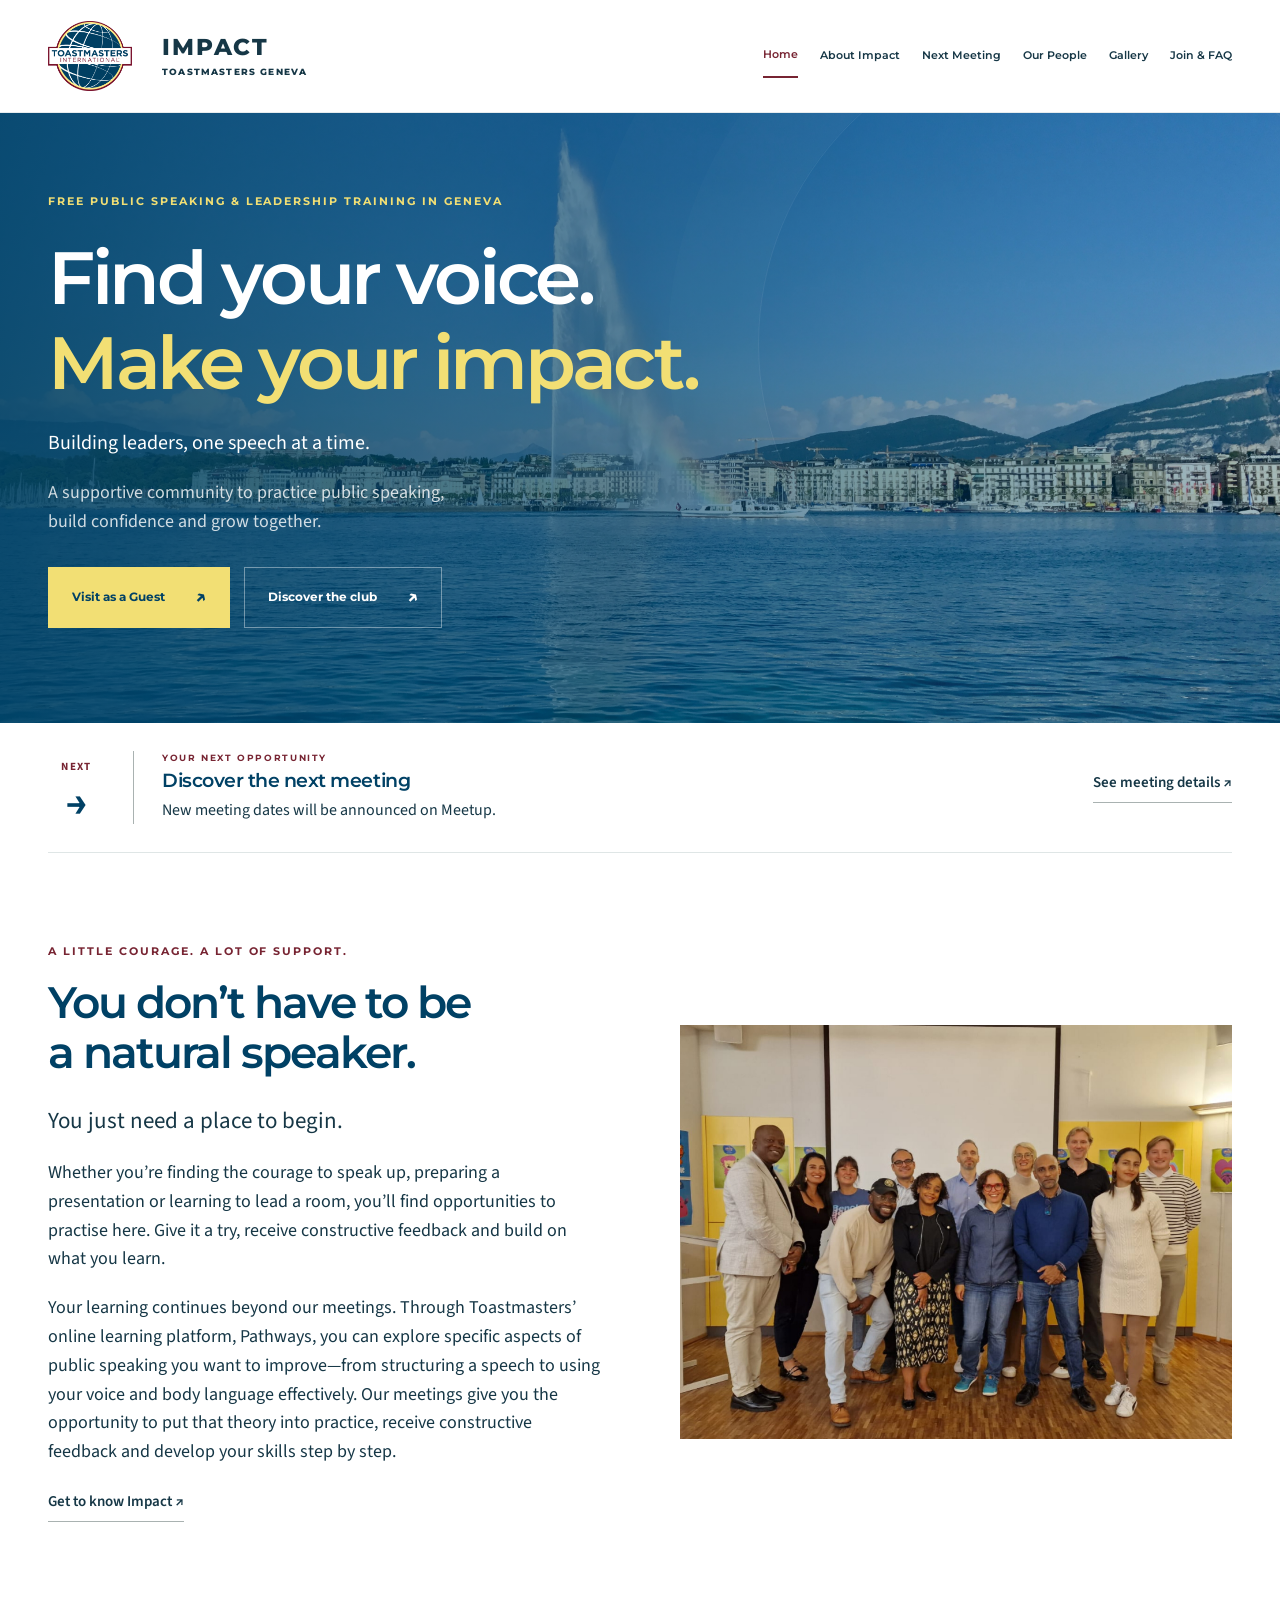
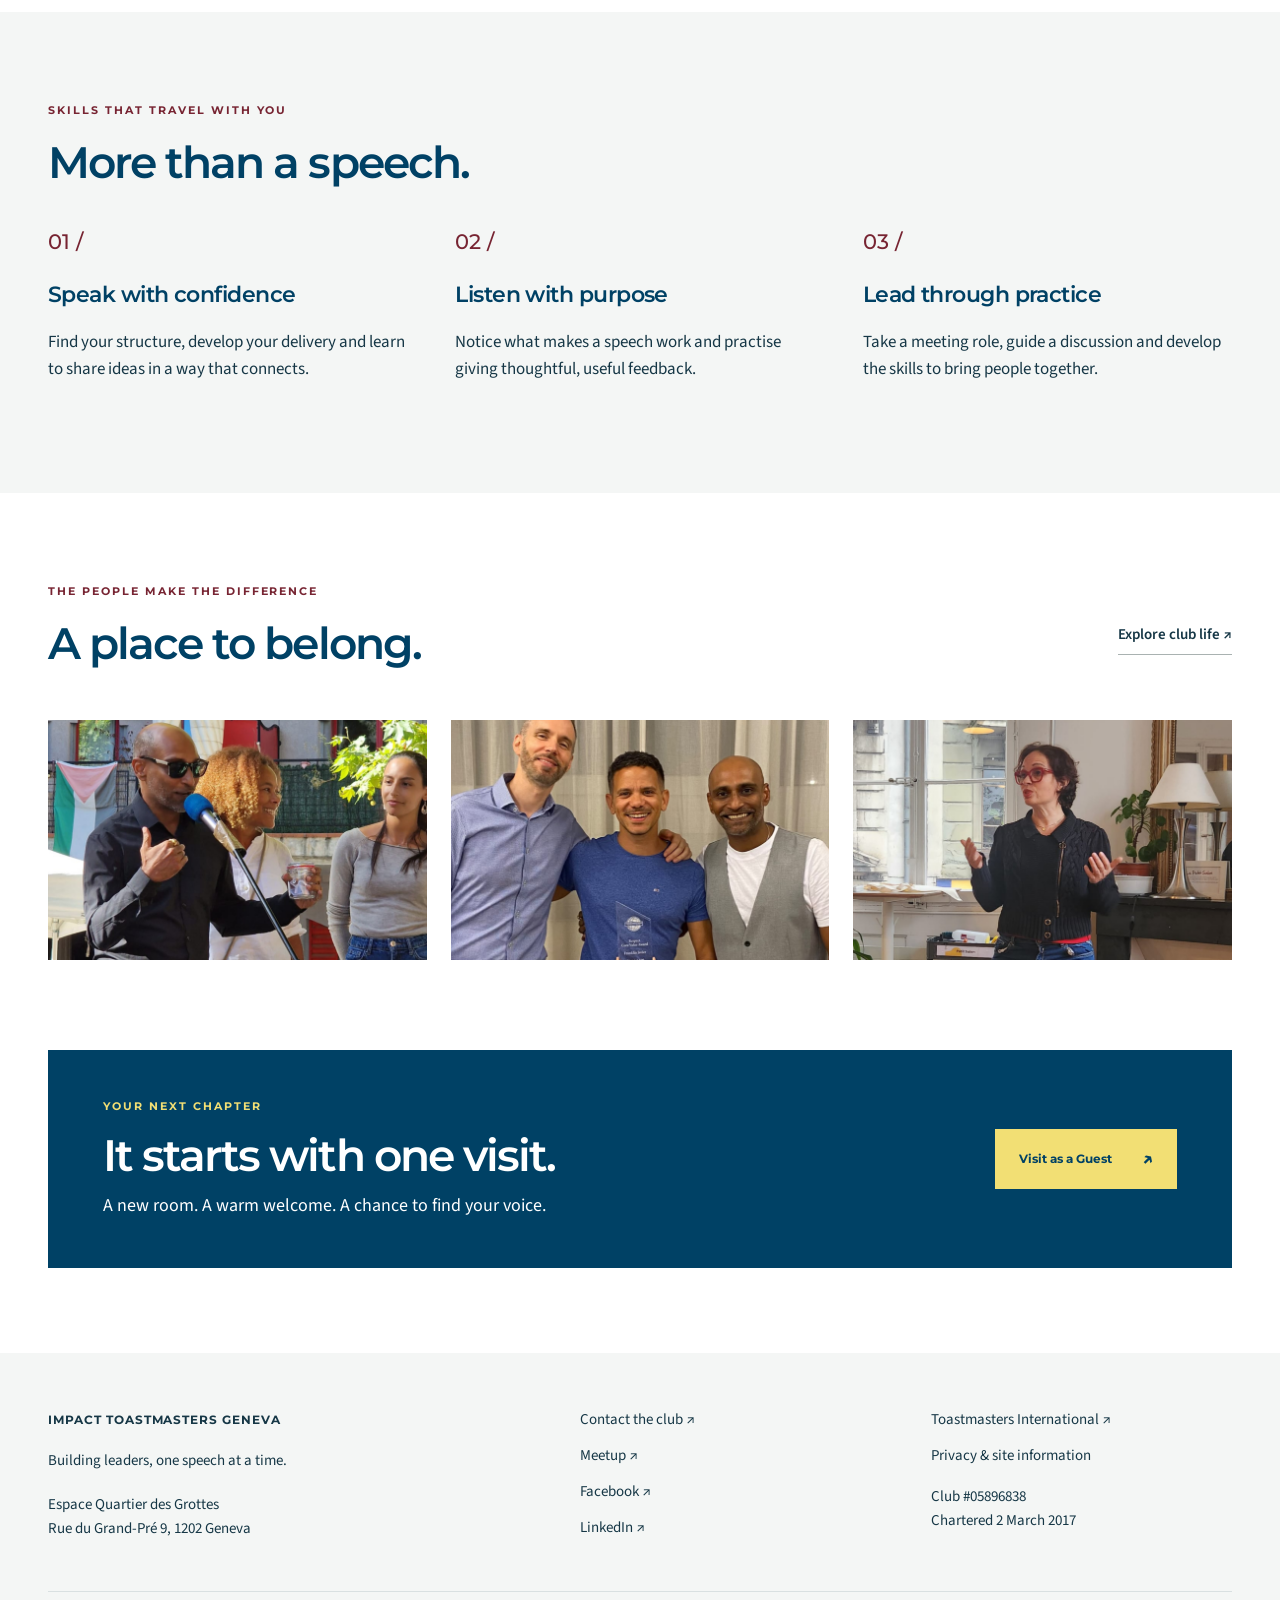
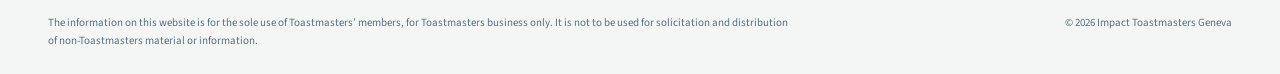
==== index.html @ d16609a9 "Add files via upload" ====
<!doctype html>
<html lang="en">
<head>
<meta charset="UTF-8">
<meta name="viewport" content="width=device-width,initial-scale=1">
<title>Home | Impact Toastmasters Geneva
</title>
<meta name="description" content="Find your voice at Impact Toastmasters Geneva. Discover public speaking, leadership and a welcoming community. Visit our next meeting as a guest.">
<link rel="icon" href="assets/images/toastmasters-logo.png">
<link rel="stylesheet" href="assets/css/style.css">
<script defer src="assets/js/app.js">
</script>
</head>
<body><a class="skip" href="#main">Skip to content</a>
<header>
<div class="wrap nav-wrap"><a class="brand" href="index.html"><img src="assets/images/toastmasters-logo.png" alt="Toastmasters International"><span>IMPACT<span>TOASTMASTERS GENEVA</span></span></a><button class="menu-toggle" aria-expanded="false" aria-controls="navigation">Menu ☰</button>
<nav id="navigation" aria-label="Main navigation"><a href="index.html" aria-current="page">Home</a><a href="about.html">About Impact</a><a href="meetings.html">Next Meeting</a><a href="people.html">Our People</a><a href="gallery.html">Gallery</a><a href="join.html">Join & FAQ</a>
</nav>
</div>
</header>
<main id="main">
<section class="hero">
<div class="wrap hero-inner">
<p class="eyebrow">FREE PUBLIC SPEAKING & LEADERSHIP TRAINING IN GENEVA
</p>
<h1>Find your voice.<br><em>Make your impact.</em>
</h1>
<p>Building leaders, one speech at a time.
</p>
<p class="hero-description">A supportive community to practice public speaking,<br>build confidence and grow together.
</p>
<div class="actions"><a class="button yellow" href="meetings.html">Visit as a Guest <span aria-hidden="true">↗</span></a><a class="button outline" href="about.html">Discover the club <span aria-hidden="true">↗</span></a>
</div>
<div class="hero-placeholder"><span>＋</span> GENEVA PANORAMA · IMAGE PLACEHOLDER
</div>
</div>
</section>
<section class="meeting-strip wrap">
<div class="date-block"><span id="home-month">OCT</span><strong id="home-day">27</strong>
</div>
<div>
<p class="eyebrow">YOUR NEXT OPPORTUNITY
</p>
<h3 id="home-meeting">An evening of speaking & connection
</h3>
<p id="home-details">Tuesday, 27 October · 19:00 · Les Grottes, Geneva
</p>
</div><a class="text-link" href="meetings.html">See meeting details ↗</a>
</section>
<section class="wrap split section">
<div>
<p class="eyebrow">A LITTLE COURAGE. A LOT OF SUPPORT.
</p>
<h2>You don’t have to be<br>a natural speaker.
</h2>
<p class="lead">You just need a place to begin.
</p>
<p>Whether you’re finding the courage to speak up, preparing a presentation or learning to lead a room, you’ll find opportunities to practise here. Give it a try, receive constructive feedback and build on what you learn.
</p>
<p>Your learning continues beyond our meetings. Through Toastmasters’ online learning platform, Pathways, you can explore specific aspects of public speaking you want to improve—from structuring a speech to using your voice and body language effectively. Our meetings give you the opportunity to put that theory into practice, receive constructive feedback and develop your skills step by step.
</p><a class="text-link" href="about.html">Get to know Impact ↗</a>
</div>
<img
  class="club-photo"
  src="assets/images/a-warm-welcome.jpg"
  alt="Impact Toastmasters members welcoming guests at a meeting"
  width="600"
  height="400"
  loading="lazy"
>
</section>
<section class="pale">
<div class="wrap section">
<p class="eyebrow">SKILLS THAT TRAVEL WITH YOU
</p>
<h2>More than a speech.
</h2>
<div class="three">
<article><span class="number">01 /</span>
<h3>Speak with confidence
</h3>
<p>Find your structure, develop your delivery and learn to share ideas in a way that connects.
</p>
</article>
<article><span class="number">02 /</span>
<h3>Listen with purpose
</h3>
<p>Notice what makes a speech work and practise giving thoughtful, useful feedback.
</p>
</article>
<article><span class="number">03 /</span>
<h3>Lead through practice
</h3>
<p>Take a meeting role, guide a discussion and develop the skills to bring people together.
</p>
</article>
</div>
</div>
</section>
<section class="wrap section">
<div class="section-heading">
<div>
<p class="eyebrow">THE PEOPLE MAKE THE DIFFERENCE
</p>
<h2>A place to belong.
</h2>
</div><a class="text-link" href="gallery.html">Explore club life ↗</a>
</div>
<div class="community-grid">
<img
  src="assets/images/threecommunity2.jpg"
  alt="Impact Toastmasters members welcoming guests at a meeting"
  loading="lazy"
>
<img
  src="assets/images/three-community-1.jpg"
  alt="Impact Toastmasters members welcoming guests at a meeting"
  loading="lazy"
>
<img
  src="assets/images/threecommunity3.jpg"
  alt="Impact Toastmasters members welcoming guests at a meeting"
  loading="lazy"
>
</div>
</section>
<section class="cta wrap">
<div>
<p class="eyebrow">YOUR NEXT CHAPTER
</p>
<h2>It starts with one visit.
</h2>
<p>A new room. A warm welcome. A chance to find your voice.
</p>
</div><a class="button yellow" href="meetings.html">Visit as a Guest <span aria-hidden="true">↗</span></a>
</section>
</main>
<footer>
<div class="wrap footer-top">
<div><strong>IMPACT TOASTMASTERS GENEVA</strong>
<p>Building leaders, one speech at a time.
</p>
<p>Espace Quartier des Grottes<br>Rue du Grand-Pré 9, 1202 Geneva
</p>
</div>
<div><a href="join.html#contact">Contact the club ↗</a><a href="https://www.meetup.com/impact-toastmasters-geneva/">Meetup ↗</a><a href="https://www.facebook.com/ImpactToastmasters/">Facebook ↗</a><a href="https://www.linkedin.com/company/impact-toastmasters-geneva/">LinkedIn ↗</a>
</div>
<div><a href="https://www.toastmasters.org/">Toastmasters International ↗</a><a href="privacy.html">Privacy & site information</a>
<p>Club #05896838<br>Chartered 2 March 2017
</p>
</div>
</div>
<div class="wrap legal">
<p>The information on this website is for the sole use of Toastmasters’ members, for Toastmasters business only. It is not to be used for solicitation and distribution of non-Toastmasters material or information.
</p><span>© 2026 Impact Toastmasters Geneva</span>
</div>
</footer>
</body>
</html>
---- assets/css/style.css ----
@font-face  {
  
  font-family: 'Montserrat';
  
  font-style: normal;
  
  font-weight: 400;
  
  font-display: swap;
  
  src: url(../fonts/font-0.ttf) format('truetype');
  

}

@font-face  {
  
  font-family: 'Montserrat';
  
  font-style: normal;
  
  font-weight: 500;
  
  font-display: swap;
  
  src: url(../fonts/font-1.ttf) format('truetype');
  

}

@font-face  {
  
  font-family: 'Montserrat';
  
  font-style: normal;
  
  font-weight: 600;
  
  font-display: swap;
  
  src: url(../fonts/font-2.ttf) format('truetype');
  

}

@font-face  {
  
  font-family: 'Montserrat';
  
  font-style: normal;
  
  font-weight: 700;
  
  font-display: swap;
  
  src: url(../fonts/font-3.ttf) format('truetype');
  

}

@font-face  {
  
  font-family: 'Montserrat';
  
  font-style: normal;
  
  font-weight: 800;
  
  font-display: swap;
  
  src: url(../fonts/font-4.ttf) format('truetype');
  

}

@font-face  {
  
  font-family: 'Source Sans 3';
  
  font-style: normal;
  
  font-weight: 400;
  
  font-display: swap;
  
  src: url(../fonts/font-5.ttf) format('truetype');
  

}

@font-face  {
  
  font-family: 'Source Sans 3';
  
  font-style: normal;
  
  font-weight: 500;
  
  font-display: swap;
  
  src: url(../fonts/font-6.ttf) format('truetype');
  

}

@font-face  {
  
  font-family: 'Source Sans 3';
  
  font-style: normal;
  
  font-weight: 600;
  
  font-display: swap;
  
  src: url(../fonts/font-7.ttf) format('truetype');
  

}

@font-face  {
  
  font-family: 'Source Sans 3';
  
  font-style: normal;
  
  font-weight: 700;
  
  font-display: swap;
  
  src: url(../fonts/font-8.ttf) format('truetype');
  

}


:root {
  --blue:#004165;
  --maroon:#772432;
  --yellow:#f2df74;
  --gray:#a9b2b1;
  --pale:#f4f6f5;
  --ink:#163746
}
* {
  box-sizing:border-box
}
html {
  scroll-behavior:smooth
}
body {
  margin:0;
  color:var(--ink);
  font:18px/1.6 'Source Sans 3','Segoe UI',Arial,sans-serif
}
h1,h2,h3,.eyebrow,.brand,.button,nav,.filters {
  font-family:Montserrat,Arial,sans-serif
}
h1,h2,h3 {
  color:var(--blue);
  line-height:1.15;
  letter-spacing:-.045em
}
h1 {
  font-size:clamp(40px,5.2vw,72px);
  font-weight:600;
  margin:22px 0
}
h2 {
  font-size:clamp(30px,3.4vw,46px);
  font-weight:600;
  margin:10px 0 26px
}
h3 {
  font-size:22px;
  letter-spacing:-.025em;
  font-weight:600
}
p {
  margin:0 0 20px
}
a {
  color:inherit;
  text-underline-offset:5px
}
button,a {
  -webkit-tap-highlight-color:transparent
}
a:focus-visible,button:focus-visible,summary:focus-visible {
  outline:3px solid var(--maroon);
  outline-offset:5px
}
button {
  cursor:pointer
}
.wrap {
  width:min(1200px,calc(100% - 96px));
  margin:auto
}
.section {
  padding-top:90px;
  padding-bottom:90px
}
.top-zero {
  padding-top:0
}
.compact {
  padding-top:50px;
  padding-bottom:15px
}
.eyebrow {
  font-size:11px;
  letter-spacing:.18em;
  font-weight:700;
  color:var(--maroon);
  margin-bottom:18px
}
.lead {
  font-size:23px;
  line-height:1.5;
  max-width:760px
}
.small {
  font-size:15px;
  line-height:1.5;
  color:#4d636d
}
.split {
  display:grid;
  grid-template-columns:1fr 1fr;
  gap:80px;
  align-items:center
}
.three,.four {
  display:grid;
  grid-template-columns:repeat(3,1fr);
  gap:38px
}
.four {
  grid-template-columns:repeat(4,1fr);
  gap:30px
}
.three article p,.four article p {
  font-size:17px
}
.number {
  color:var(--maroon);
  font:500 21px Montserrat,Arial;
  display:block;
  margin:15px 0 28px
}
.pale {
  background:var(--pale)
}
.button {
  display:inline-flex;
  align-items:center;
  justify-content:space-between;
  gap:30px;
  text-decoration:none;
  background:var(--blue);
  color:white;
  padding:16px 23px;
  font-size:12px;
  font-weight:700;
  line-height:1.4;
  border:1px solid transparent;
  transition:transform .18s,background .18s
}
.button:hover {
  transform:translateY(-2px);
  background:var(--maroon)
}
.button span {
  font-size:19px
}
.yellow {
  background:var(--yellow);
  color:var(--blue)
}
.yellow:hover {
  background:#fff;
  color:var(--blue)
}
.outline {
  border:1px solid #ffffff65;
  background:transparent
}
.text-link {
  font-size:15px;
  font-weight:600;
  text-decoration:none;
  border-bottom:1px solid var(--gray);
  padding-bottom:7px;
  display:inline-block
}
.actions {
  display:flex;
  gap:14px;
  flex-wrap:wrap
}
.skip {
  position:fixed;
  left:15px;
  top:-100px;
  z-index:10;
  background:white;
  padding:12px
}
.skip:focus {
  top:10px
}
header {
  border-bottom:1px solid #e7ecee;
  background:#fff
}
.nav-wrap {
  display:flex;
  align-items:center;
  justify-content:space-between;
  min-height:112px;
  gap:35px
}
.brand {
  display:flex;
  align-items:center;
  gap:30px;
  text-decoration:none;
  font-weight:800;
  letter-spacing:.08em;
  font-size:23px;
  line-height:1.2;
  flex-shrink:0
}
.brand img {
  width:84px;
  height:auto;
  margin:12px 0;
  object-fit:contain
}
.brand>span>span {
  display:block;
  font-size:9px;
  letter-spacing:.13em;
  margin-top:6px
}
nav {
  display:flex;
  gap:22px;
  align-items:center
}
nav a {
  font-size:11px;
  font-weight:600;
  text-decoration:none;
  white-space:nowrap;
  padding:12px 0
}
nav a[aria-current] {
  color:var(--maroon);
  border-bottom:2px solid var(--maroon)
}
.menu-toggle {
  display:none
}
.hero {
  background:var(--blue);
  color:#fff;
  position:relative;
  overflow:hidden
}
.hero:after {
  content:'';
  width:620px;
  height:620px;
  border:1px solid #ffffff12;
  position:absolute;
  right:-100px;
  top:-80px;
  border-radius:50%;
  box-shadow:0 0 0 90px #ffffff03,0 0 0 180px #ffffff03;
  pointer-events:none
}
.hero-inner {
  position:relative;
  padding-top:80px;
  padding-bottom:90px;
  min-height:610px;
  z-index:1
}
.hero .eyebrow {
  color:var(--yellow)
}
.hero h1 {
  color:#fff;
  font-size:clamp(43px,5.8vw,80px);
  margin-top:24px
}
.hero h1 em {
  color:var(--yellow);
  font-style:normal
}
.hero p {
  font-size:20px
}
.hero p.eyebrow {
  font-size:11px
}
.hero .hero-description {
  font-size:18px;
  opacity:.8;
  line-height:1.6;
  margin-bottom:30px
}
.hero-placeholder {
  position:absolute;
  bottom:35px;
  right:0;
  display:flex;
  align-items:center;
  gap:12px;
  font-size:9px;
  letter-spacing:.17em;
  opacity:.55
}
.hero-placeholder span {
  font-size:24px
}
.meeting-strip {
  display:flex;
  align-items:center;
  gap:28px;
  padding:28px 0;
  border-bottom:1px solid #dfe6e6
}
.meeting-strip .text-link {
  margin-left:auto;
  white-space:nowrap
}
.meeting-strip h3 {
  font-size:19px;
  margin:4px 0 6px
}
.meeting-strip p {
  font-size:16px;
  margin:0
}
.meeting-strip .eyebrow {
  font-size:9px;
  margin:0 0 5px
}
.date-block {
  border-right:1px solid var(--gray);
  padding:0 28px 0 0;
  text-align:center;
  min-width:86px
}
.date-block span {
  font-size:11px;
  font-weight:700;
  letter-spacing:.13em;
  color:var(--maroon)
}
.date-block strong {
  display:block;
  font:600 40px/1.1 Montserrat;
  color:var(--blue)
}
.photo {
  min-height:235px;
  background:#e8edee;
  border:1px solid #d6dfe0;
  display:flex;
  flex-direction:column;
  align-items:center;
  justify-content:center;
  gap:10px;
  text-align:center;
  padding:25px;
  color:#4e6b7a;
  position:relative
}
.photo:before,.photo:after {
  content:'';
  position:absolute;
  width:22px;
  height:22px;
  border-color:#a9b2b1
}
.photo:before {
  top:15px;
  left:15px;
  border-top:1px solid;
  border-left:1px solid
}
.photo:after {
  bottom:15px;
  right:15px;
  border-bottom:1px solid;
  border-right:1px solid
}
.photo-mark {
  border:1px solid #a9b2b1;
  border-radius:50%;
  width:40px;
  height:40px;
  line-height:37px;
  font-size:25px;
  color:#66818e
}
.photo>span:not(.photo-mark) {
  font-size:16px
}
.photo small {
  font-size:9px;
  letter-spacing:.18em;
  opacity:.8
}
.photo.tall {
  min-height:390px
}
.photo.wide {
  min-height:370px
}
.portrait {
  min-height:290px
}
.section-heading {
  display:flex;
  align-items:center;
  justify-content:space-between;
  gap:30px;
  margin-bottom:25px
}
.cta {
  background:var(--blue);
  padding:48px 55px;
  display:flex;
  align-items:center;
  justify-content:space-between;
  gap:35px;
  margin-bottom:85px;
  color:white
}
.cta h2 {
  color:white;
  margin-bottom:10px
}
.cta p {
  margin-bottom:0
}
.cta .eyebrow {
  color:var(--yellow);
  margin-bottom:16px
}
.cta .button {
  flex-shrink:0
}
footer {
  background:#f4f6f5;
  padding:55px 0 25px;
  font-size:15px
}
.footer-top {
  display:grid;
  grid-template-columns:1.6fr 1fr 1fr;
  gap:50px
}
.footer-top strong {
  font:700 12px Montserrat;
  letter-spacing:.08em
}
.footer-top p {
  margin-top:17px
}
.footer-top a {
  display:block;
  margin-bottom:12px;
  text-decoration:none
}
.legal {
  border-top:1px solid #d9e0e1;
  margin-top:30px;
  padding-top:22px;
  display:flex;
  gap:70px;
  justify-content:space-between;
  font-size:11px;
  color:#58707c
}
.legal p {
  max-width:750px;
  margin:0
}
.legal span {
  white-space:nowrap
}
.page-intro {
  padding-top:70px;
  padding-bottom:65px
}
.page-intro .lead {
  font-size:21px;
  color:#526976
}
.quote-panel {
  background:var(--maroon);
  color:#fff;
  padding:60px
}
.quote-panel>span {
  font:80px Georgia;
  color:var(--yellow);
  line-height:1
}
.quote-panel h3 {
  color:white;
  font-size:35px;
  line-height:1.3
}
.quote-panel p {
  font-size:10px;
  letter-spacing:.13em
}
.meeting-layout {
  display:grid;
  grid-template-columns:1.5fr 1fr;
  gap:60px;
  align-items:start
}
.event-card {
  background:var(--blue);
  color:white;
  padding:40px
}
.event-card .eyebrow {
  color:var(--yellow)
}
.event-card h2 {
  color:white;
  margin-top:15px
}
.event-card dl {
  display:grid;
  grid-template-columns:100px 1fr;
  gap:14px;
  margin:30px 0
}
.event-card dt {
  color:#fff9;
  font-size:15px
}
.event-card dd {
  margin:0
}
.event-card .small {
  color:#fffc
}
.venue {
  background:var(--pale);
  padding:30px;
  margin-bottom:30px
}
.venue .button {
  font-size:11px;
  padding:14px 17px
}
.venue .small {
  margin:20px 0 0
}
.venue hr {
  border:0;
  border-top:1px solid #d4dddf;
  margin:25px 0
}
.agenda {
  list-style:none;
  padding:0;
  counter-reset:agenda
}
.agenda li {
  counter-increment:agenda;
  border-top:1px solid #dce4e5;
  padding:20px 0 20px 38px;
  position:relative
}
.agenda li:before {
  content:counter(agenda);
  position:absolute;
  left:0;
  color:var(--maroon)
}
.agenda strong,.agenda span {
  display:block
}
.agenda span {
  font-size:16px;
  color:#58707c
}
.event-row {
  display:flex;
  gap:25px;
  align-items:center;
  border-top:1px solid #d7e0e2;
  padding:22px 0
}
.event-row strong {
  min-width:150px
}
.event-row a {
  margin-left:auto
}
.filters {
  display:flex;
  gap:10px;
  flex-wrap:wrap;
  margin-bottom:24px
}
.filters button {
  border:1px solid #d5dfe2;
  background:#fff;
  color:var(--blue);
  padding:12px 19px;
  font:600 12px Montserrat
}
.filters button[aria-pressed=true] {
  background:var(--blue);
  color:#fff;
  border-color:var(--blue)
}
.gallery-grid {
  display:grid;
  grid-template-columns:repeat(3,1fr);
  gap:35px 25px
}
.gallery-grid figure {
  margin:0
}
.gallery-grid figure[hidden] {
  display:none
}
.gallery-grid figcaption {
  padding-top:17px
}
.gallery-grid figcaption span {
  color:var(--maroon);
  font-size:10px;
  letter-spacing:.1em;
  text-transform:uppercase
}
.gallery-grid h3 {
  font-size:18px;
  margin:7px 0
}
.faq-layout {
  display:grid;
  grid-template-columns:1fr 1.4fr;
  gap:80px
}
details {
  border-top:1px solid #ccd7da;
  padding:20px 0
}
details:last-child {
  border-bottom:1px solid #ccd7da
}
summary {
  cursor:pointer;
  font-weight:600;
  list-style:none;
  padding-right:30px;
  position:relative
}
summary:after {
  content:'+';
  position:absolute;
  right:3px;
  font-size:24px;
  top:-5px;
  color:var(--maroon)
}
details[open] summary:after {
  content:'−'
}
details p {
  padding-top:16px;
  margin:0;
  color:#4d636d;
  font-size:17px
}
.contact-panel {
  border-left:4px solid var(--yellow);
  padding:30px 40px;
  background:var(--pale)
}
.prose {
  max-width:850px
}
.prose h2 {
  font-size:28px;
  margin-top:40px
}
.people:empty {
  display:none
}
.committee article {
  text-align:center;
}
.committee h3 {
  margin:16px 0 0;
  text-align:center;
}

@media(min-width:1500px) {  .hero-inner {
  min-height:660px;
  padding-top:100px
}

}
@media(max-width:1100px) {
  .wrap {
  width:calc(100% - 64px)
}
.brand {
  gap:23px;
  font-size:20px
}
nav {
  gap:14px
}
nav a {
  font-size:10px
}
.split {
  gap:45px
}
.four {
  grid-template-columns:repeat(2,1fr)
}
.meeting-layout {
  gap:30px
}
.hero-placeholder {
  bottom:24px
}

}
@media(max-width:850px) {
  .nav-wrap {
  min-height:100px;
  flex-wrap:wrap;
  gap:0
}
.menu-toggle {
  display:block;
  border:1px solid #d3dfe3;
  background:#fff;
  padding:10px;
  color:var(--blue)
}
nav {
  display:none;
  width:100%;
  flex-wrap:wrap;
  padding:12px 0 22px;
  gap:20px
}
nav.open {
  display:flex
}
nav a {
  font-size:12px
}
.split,.meeting-layout,.faq-layout {
  grid-template-columns:1fr;
  gap:35px
}
.three,.gallery-grid {
  grid-template-columns:repeat(2,1fr)
}
.three article:last-child {
  grid-column:auto
}
.hero-inner {
  min-height:590px
}
.meeting-strip {
  gap:20px;
  flex-wrap:wrap
}
.meeting-strip .text-link {
  margin-left:106px
}
.cta {
  padding:40px;
  align-items:flex-start;
  flex-direction:column
}
.footer-top {
  grid-template-columns:1fr 1fr
}
.footer-top>div:first-child {
  grid-column:1/-1
}
.legal {
  flex-direction:column;
  gap:20px
}
.photo.tall {
  min-height:320px
}
.section {
  padding-top:65px;
  padding-bottom:65px
}
.top-zero {
  padding-top:0
}
.page-intro {
  padding:55px 0
}
.event-card {
  padding:30px
}
.faq-layout {
  gap:15px
}

}
@media(max-width:540px) {
  .wrap {
  width:calc(100% - 40px)
}
.brand img {
  width:74px
}
.brand {
  font-size:18px;
  gap:20px
}
.brand>span>span {
  font-size:8px
}
.hero-inner {
  padding-top:55px;
  padding-bottom:85px;
  min-height:590px
}
.hero h1 {
  font-size:43px
}
.hero .eyebrow {
  font-size:9px
}
.hero-description br {
  display:none
}
.hero-placeholder {
  left:0;
  right:auto;
  font-size:8px
}
.actions {
  gap:10px
}
.button {
  padding:15px 17px;
  gap:20px;
  font-size:11px
}
.meeting-strip h3 {
  font-size:16px
}
.meeting-strip>div:nth-child(2) {
  flex:1
}
.meeting-strip .text-link {
  margin-left:0
}
.date-block {
  padding-right:20px;
  min-width:65px
}
.three,.four,.gallery-grid {
  grid-template-columns:1fr;
  gap:30px
}
.section-heading {
  align-items:flex-start;
  flex-direction:column;
  gap:0
}
.section-heading .text-link {
  margin-bottom:25px
}
.cta {
  width:100%;
  margin-bottom:0;
  padding:45px 25px
}
.footer-top {
  gap:25px;
  grid-template-columns:1fr
}
.footer-top>div:first-child {
  grid-column:auto
}
.photo.wide {
  min-height:250px
}
.page-intro h1 {
  font-size:39px
}
.lead {
  font-size:21px
}
.event-card dl {
  grid-template-columns:75px 1fr;
  font-size:16px
}
.event-row {
  flex-wrap:wrap;
  gap:8px
}
.event-row a {
  margin-left:0;
  flex-basis:100%
}
.event-row span {
  font-size:15px
}
.quote-panel {
  padding:35px
}
.filters {
  gap:7px
}
.filters button {
  padding:10px;
  font-size:10px
}
.footer-top p {
  margin-bottom:10px
}
.contact-panel {
  padding:25px
}
.legal span {
  white-space:normal
}

}
@media(prefers-reduced-motion:reduce) {
  html {
  scroll-behavior:auto
}
* {
  transition:none!important
}

}


#achievements .number {
  font-size:13px;
  letter-spacing:.06em
}
#achievements article {
  border-top:2px solid var(--yellow);
  padding-top:10px
}
#achievements .achievement-note {
  margin-top:35px;
  margin-bottom:0
}


/* Committee: President centred above six officer roles. */
.committee>article:first-child {
  grid-column:1/-1;
  width:calc((100% - 76px)/3);
  justify-self:center
}

@media(max-width:850px) {
  .committee>article:first-child {
  width:calc((100% - 38px)/2)
}

}

@media(max-width:540px) {
  .committee>article:first-child {
  width:100%
}

}

.hero {
  background-image: linear-gradient(90deg, rgba(0,65,101,.9), rgba(0,65,101,.35)), url('../images/geneva-panorama.jpg');
  background-size: cover;
  background-position: center;
}
.hero-placeholder { display: none; }

/* Standard club and gallery photographs */
.club-photo {
  display: block;
  width: 100%;
  height: auto;
  aspect-ratio: 4 / 3;
  object-fit: cover;
  object-position: center center;
}

/* Wide community photograph */
.community-photo {
  aspect-ratio: 3 / 1;
}

/* Officer portraits */
.officer-photo {
  aspect-ratio: 4 / 5;
  object-position: center top;
}

/* Show the full flyer without cropping its text */
.meeting-flyer {
  display: block;
  width: 100%;
  height: auto;
}

.community-grid {
  display: grid;
  grid-template-columns: repeat(3, minmax(0, 1fr));
  gap: 24px;
  width: 100%;
  max-width: 1200px;
  margin-inline: auto;
}

.community-grid img {
  display: block;
  width: 100%;
  min-width: 0;
  height: 240px;
  object-fit: cover;
  object-position: center;
}

/* Stack the photos on mobile */
@media (max-width: 700px) {
  .community-grid {
    grid-template-columns: 1fr;
  }
}
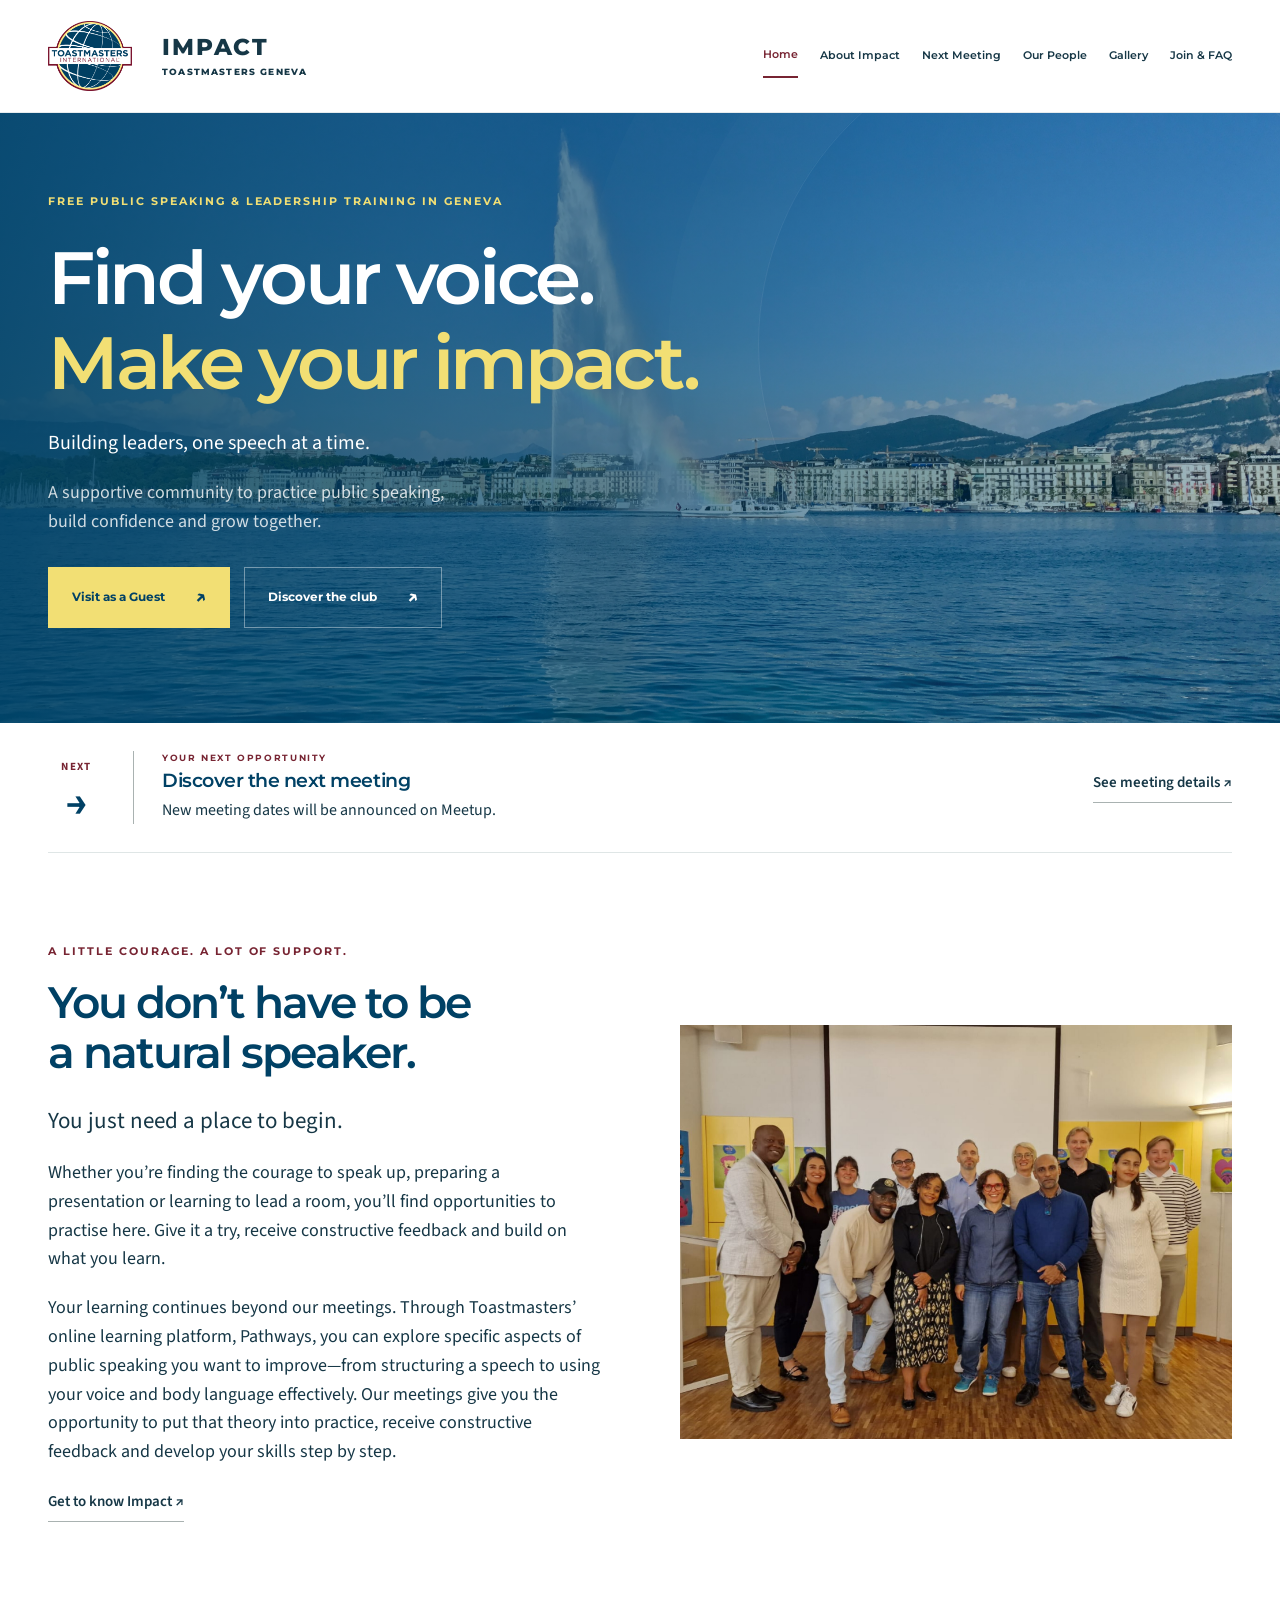
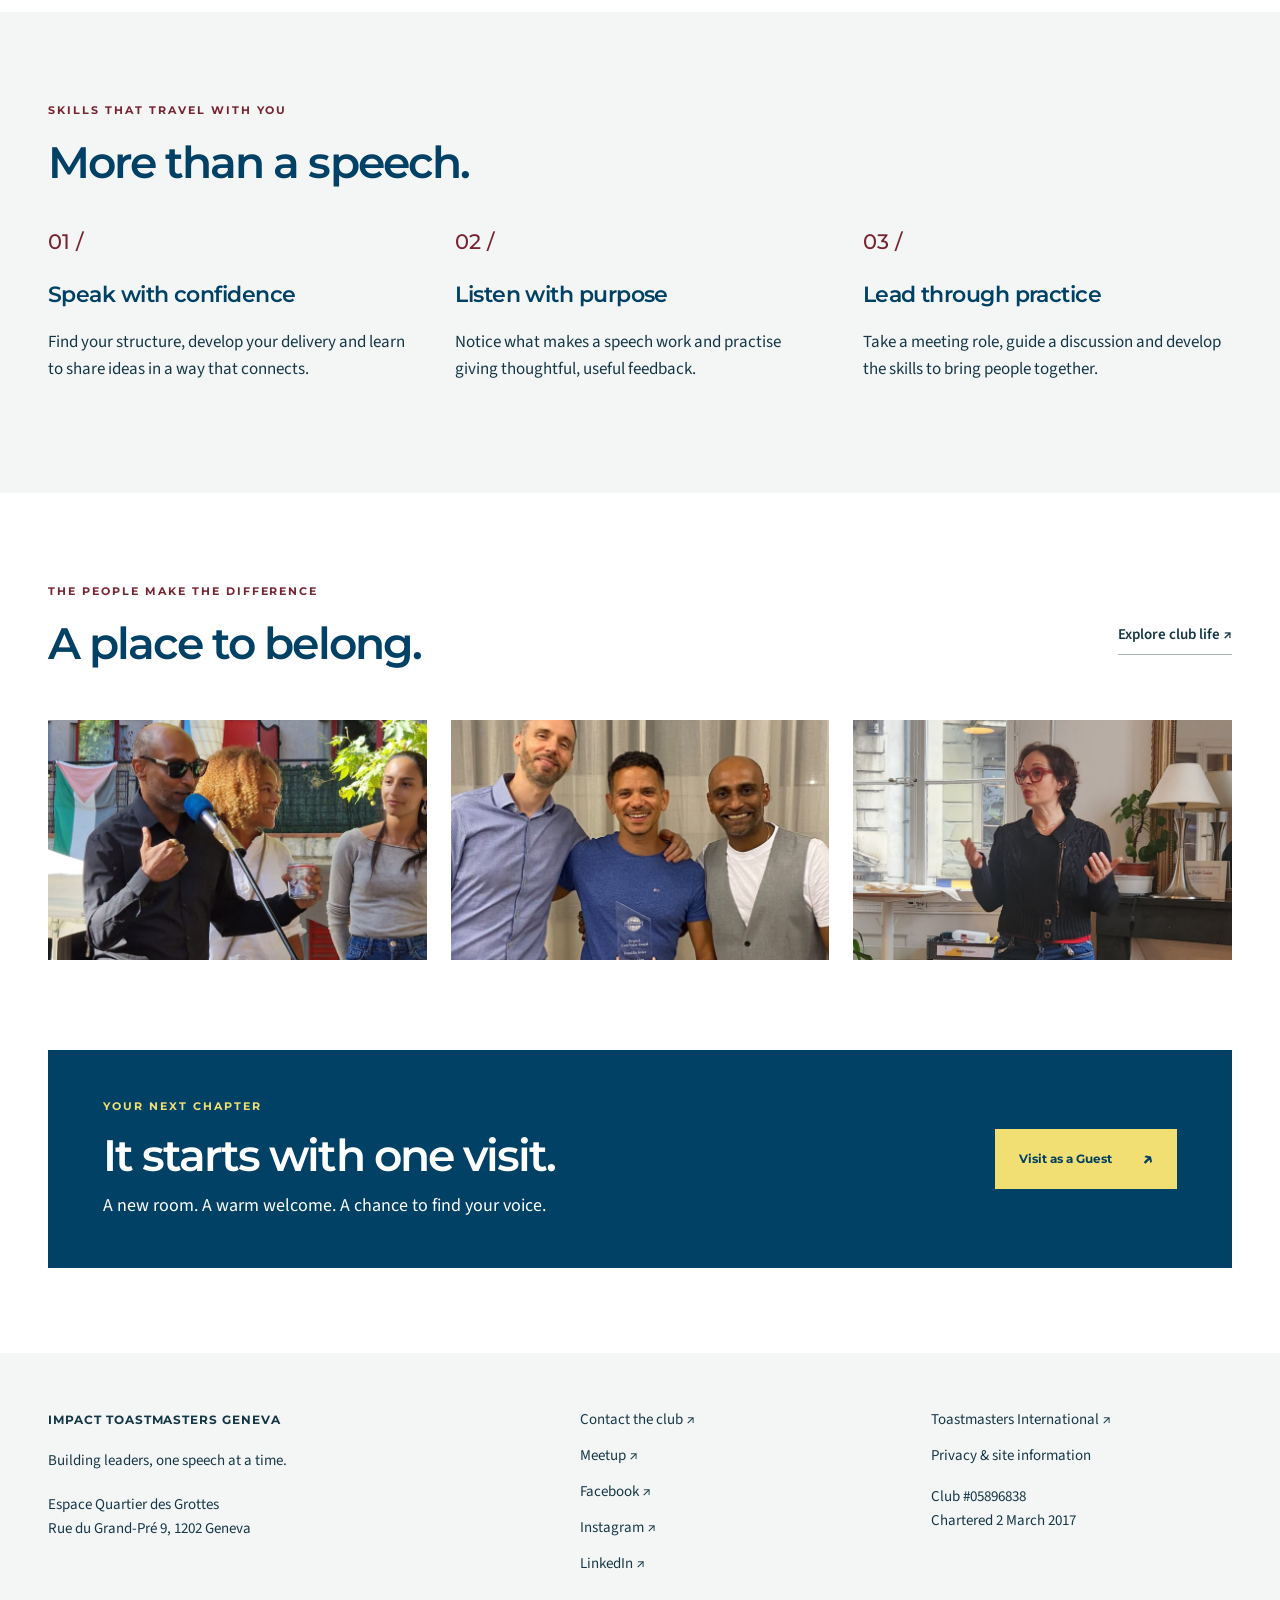
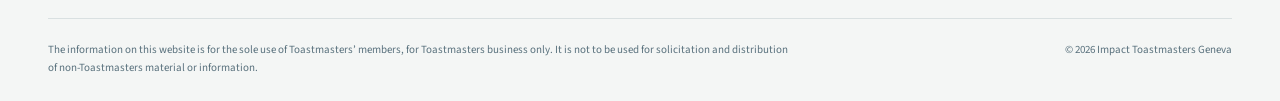
==== commit e449e916: "Updated socials" ====
--- a/index.html
+++ b/index.html
@@ -143,7 +143,7 @@
 <p>Espace Quartier des Grottes<br>Rue du Grand-Pré 9, 1202 Geneva
 </p>
 </div>
-<div><a href="join.html#contact">Contact the club ↗</a><a href="https://www.meetup.com/impact-toastmasters-geneva/">Meetup ↗</a><a href="https://www.facebook.com/ImpactToastmasters/">Facebook ↗</a><a href="https://www.linkedin.com/company/impact-toastmasters-geneva/">LinkedIn ↗</a>
+<div><a href="join.html#contact">Contact the club ↗</a><a href="https://www.meetup.com/impact-toastmasters-geneva/">Meetup ↗</a><a href="https://www.facebook.com/share/18ckNVGbPA/?mibextid=wwXIfr">Facebook ↗</a><a href="https://www.instagram.com/impact.toastmasters?rpxt=OGN3aGx3ZG5pN2Fk&utm_source=qr">Instagram ↗</a><a href="https://www.linkedin.com/company/impact-toastmasters-geneva/">LinkedIn ↗</a>
 </div>
 <div><a href="https://www.toastmasters.org/">Toastmasters International ↗</a><a href="privacy.html">Privacy & site information</a>
 <p>Club #05896838<br>Chartered 2 March 2017
